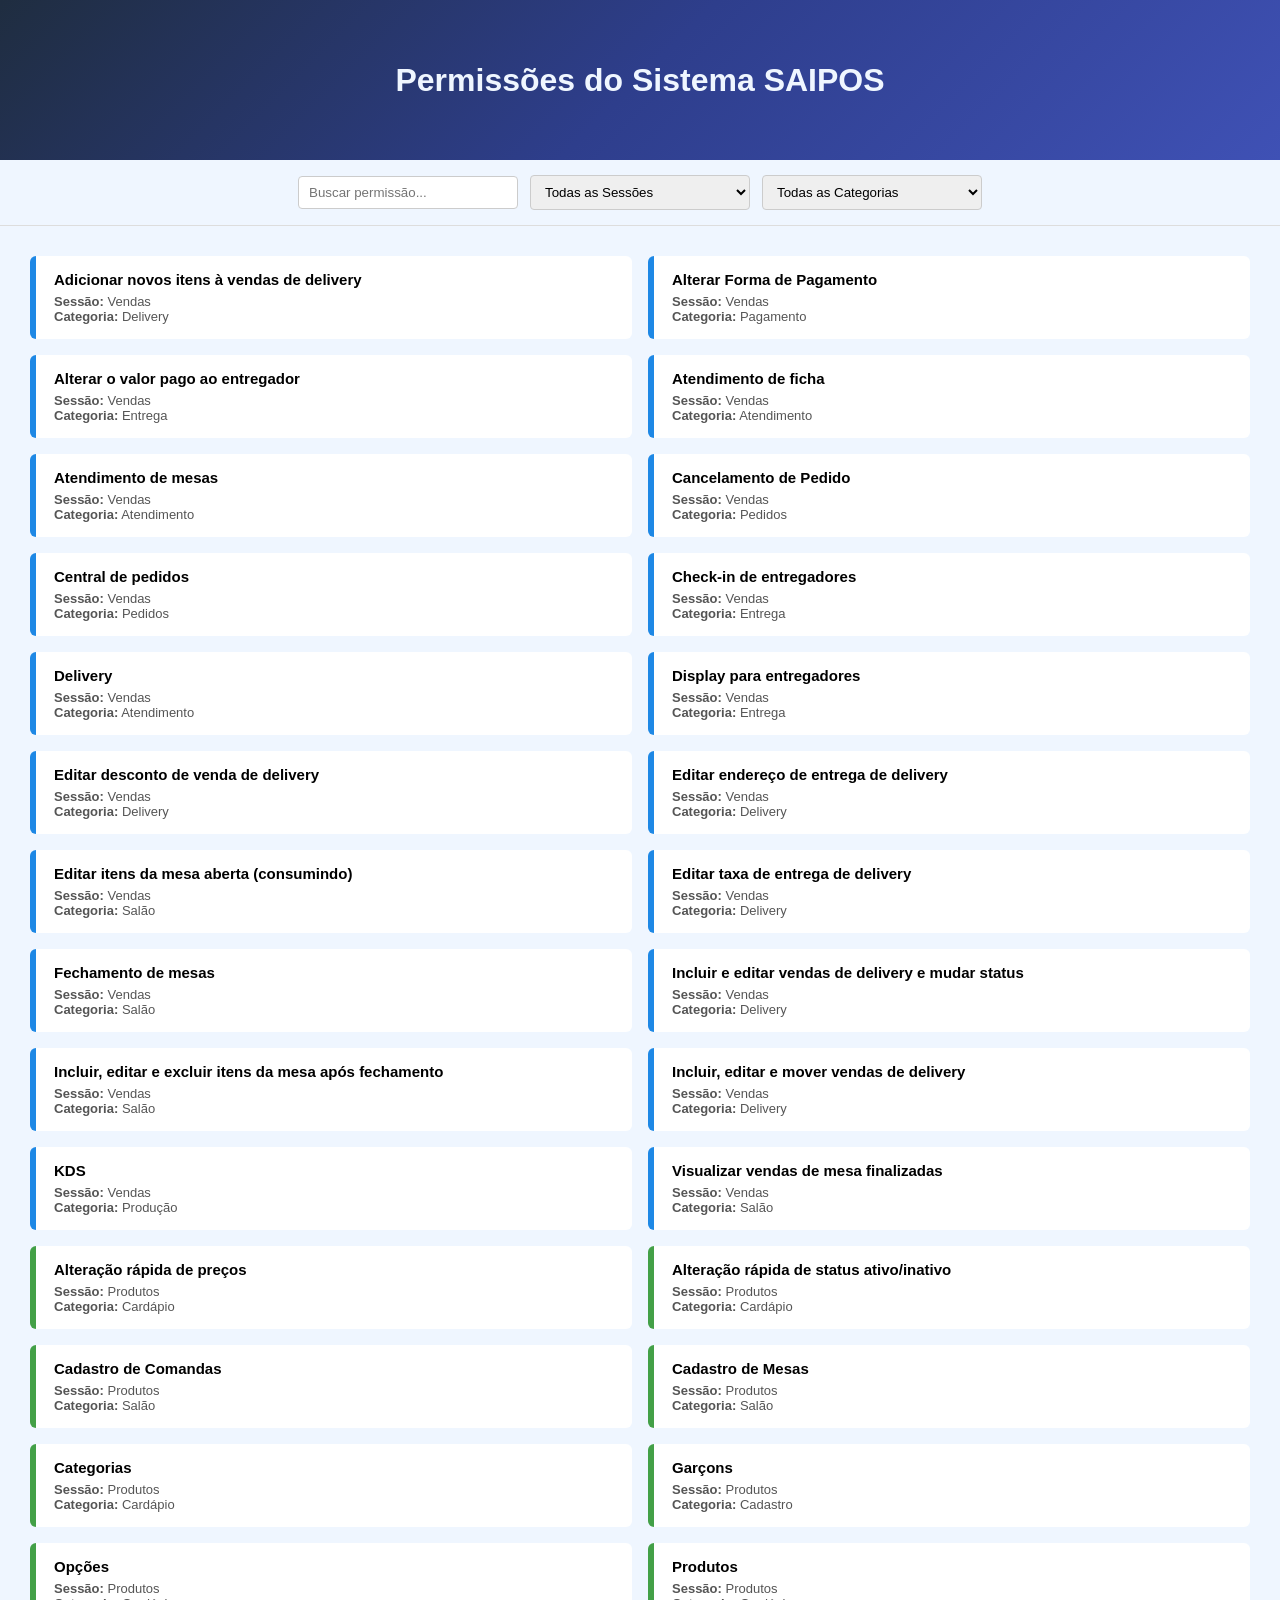
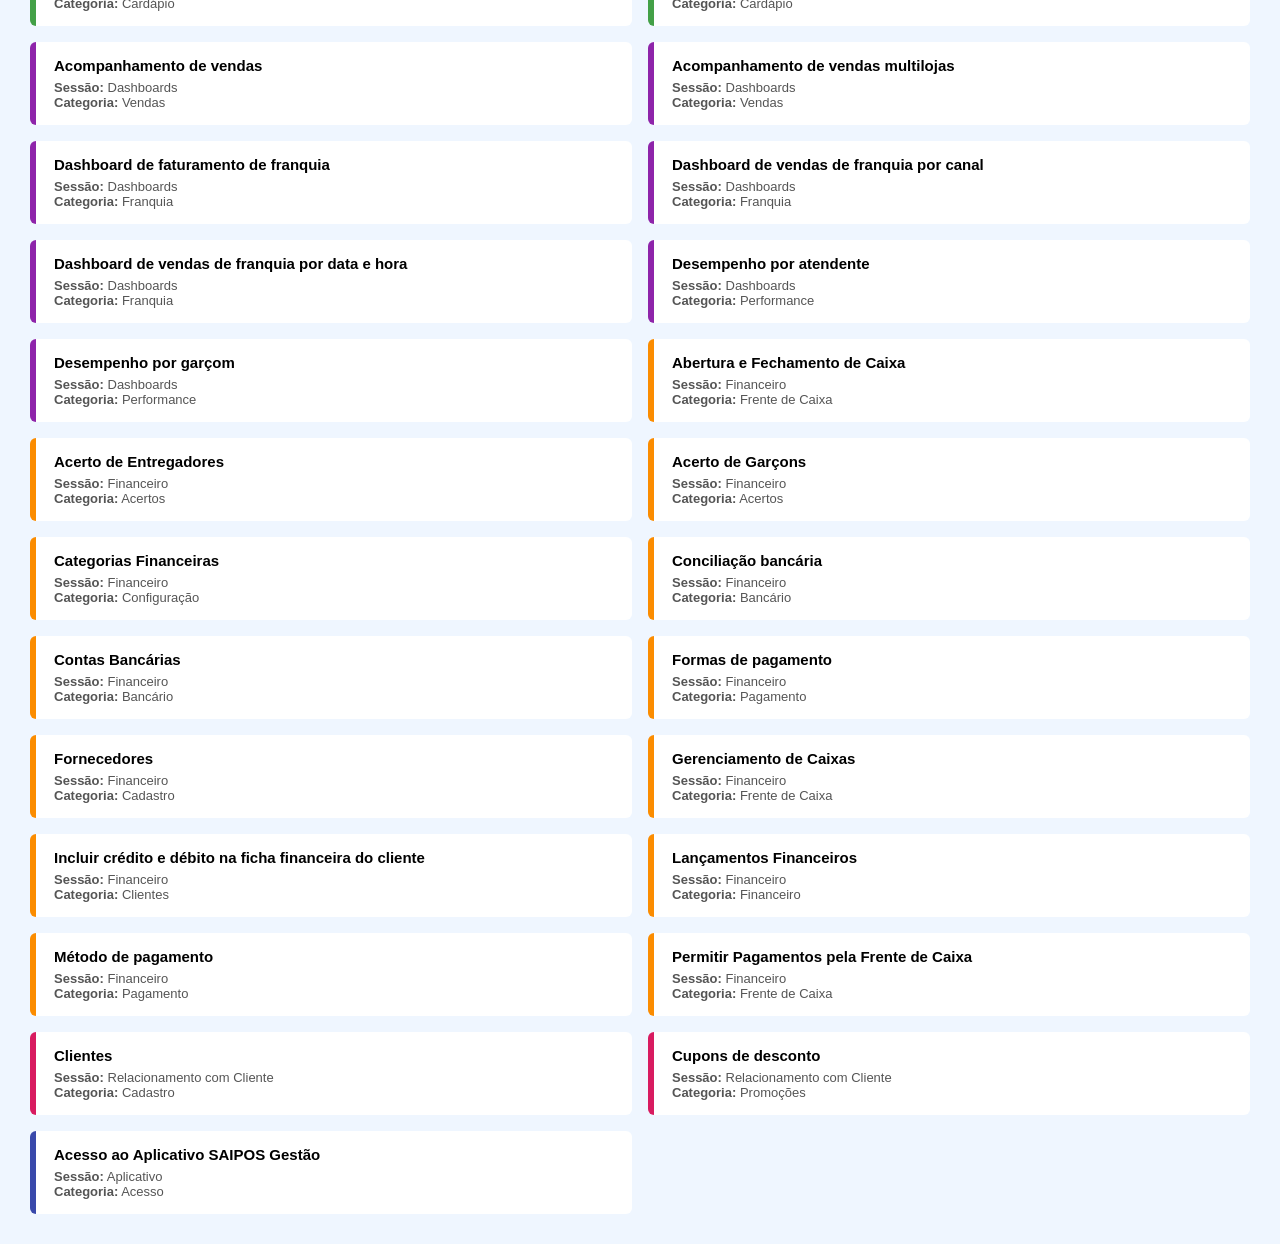
==== index.html @ 64a9cd4b "Primeira versão do sistema de permissões Saipos" ====
<!DOCTYPE html>
<html lang="pt-BR">
<head>
  <meta charset="UTF-8">
  <title>Permissões do Sistema SAIPOS</title>
  <link rel="stylesheet" href="style.css">
</head>
<body>

<header class="header">
  <h1>Permissões do Sistema SAIPOS</h1>
</header>

<section class="filters">
  <input type="text" id="searchInput" placeholder="Buscar permissão...">

  <select id="sessionFilter">
    <option value="">Todas as Sessões</option>
  </select>

  <select id="categoryFilter">
    <option value="">Todas as Categorias</option>
  </select>
</section>

<main id="permissionsContainer" class="permissions-container"></main>

<script src="script.js"></script>
</body>
</html>
---- style.css ----
* {
  margin: 0;
  padding: 0;
  box-sizing: border-box;
  font-family: Arial, Helvetica, sans-serif;
}

body {
  background: #eff6ff;
  color: #000000;
}

.header > h1 {
  color: #eff6ff;
}

.header {
  height: 160px;
  background: linear-gradient(
    135deg,
    #1f2d40,
    #2e3e8c,
    #3f51b5
  );
  display: flex;
  align-items: center;
  justify-content: center;
}


.filters {
  background: #eff6ff;
  padding: 15px 30px;
  display: flex;
  align-items: center;
  justify-content: center;
  gap: 12px;
  border-bottom: 1px solid #ddd;
}

.filters input,
.filters select {
  padding: 8px 10px;
  min-width: 220px;
  border: 1px solid #ccc;
  border-radius: 4px;
}

.permissions-container {
  padding: 30px;
  display: grid;
  grid-template-columns: repeat(auto-fill, minmax(420px, 1fr));
  gap: 16px;
}

.permission-card {
  background: #fff;
  border-left: 6px solid #1f2d40;
  border-radius: 6px;
  padding: 15px 18px;
}

.permission-card h3 {
  font-size: 15px;
  margin-bottom: 6px;
}

.permission-meta {
  font-size: 13px;
  color: #555;
}
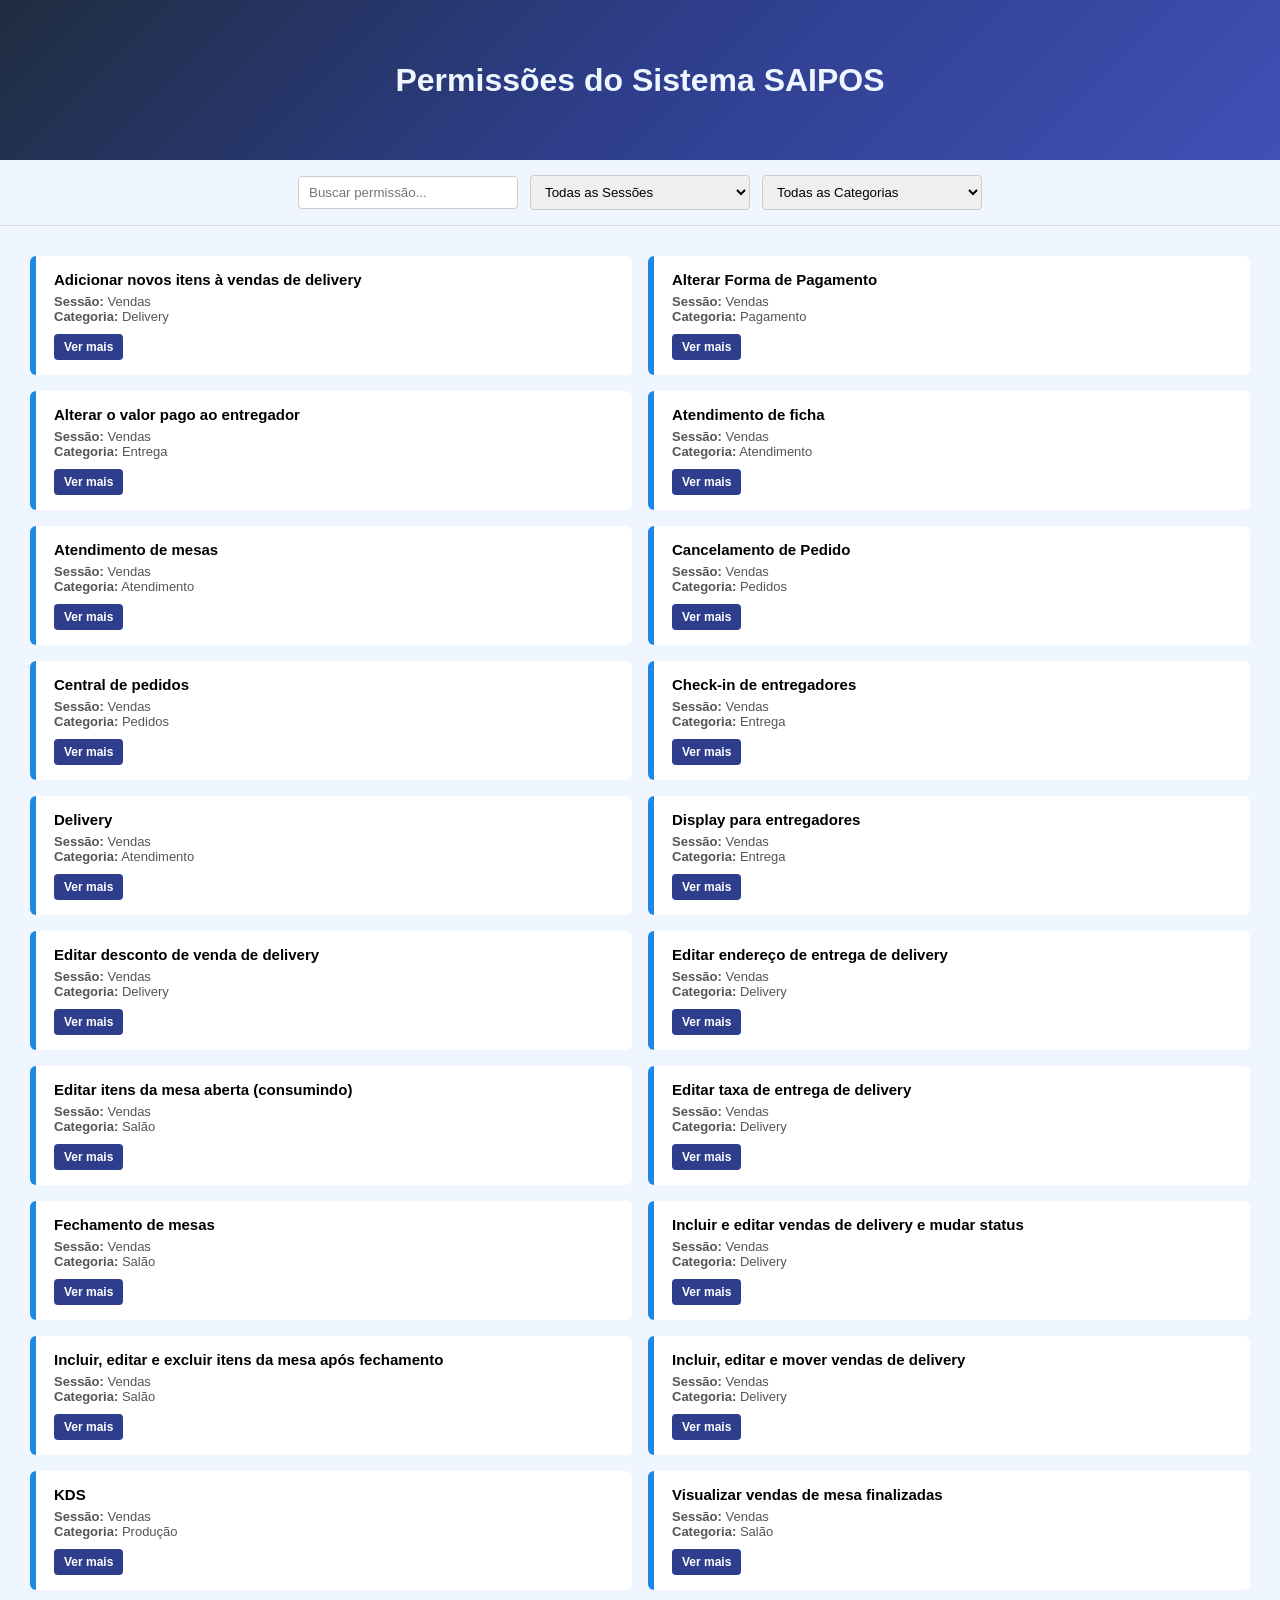
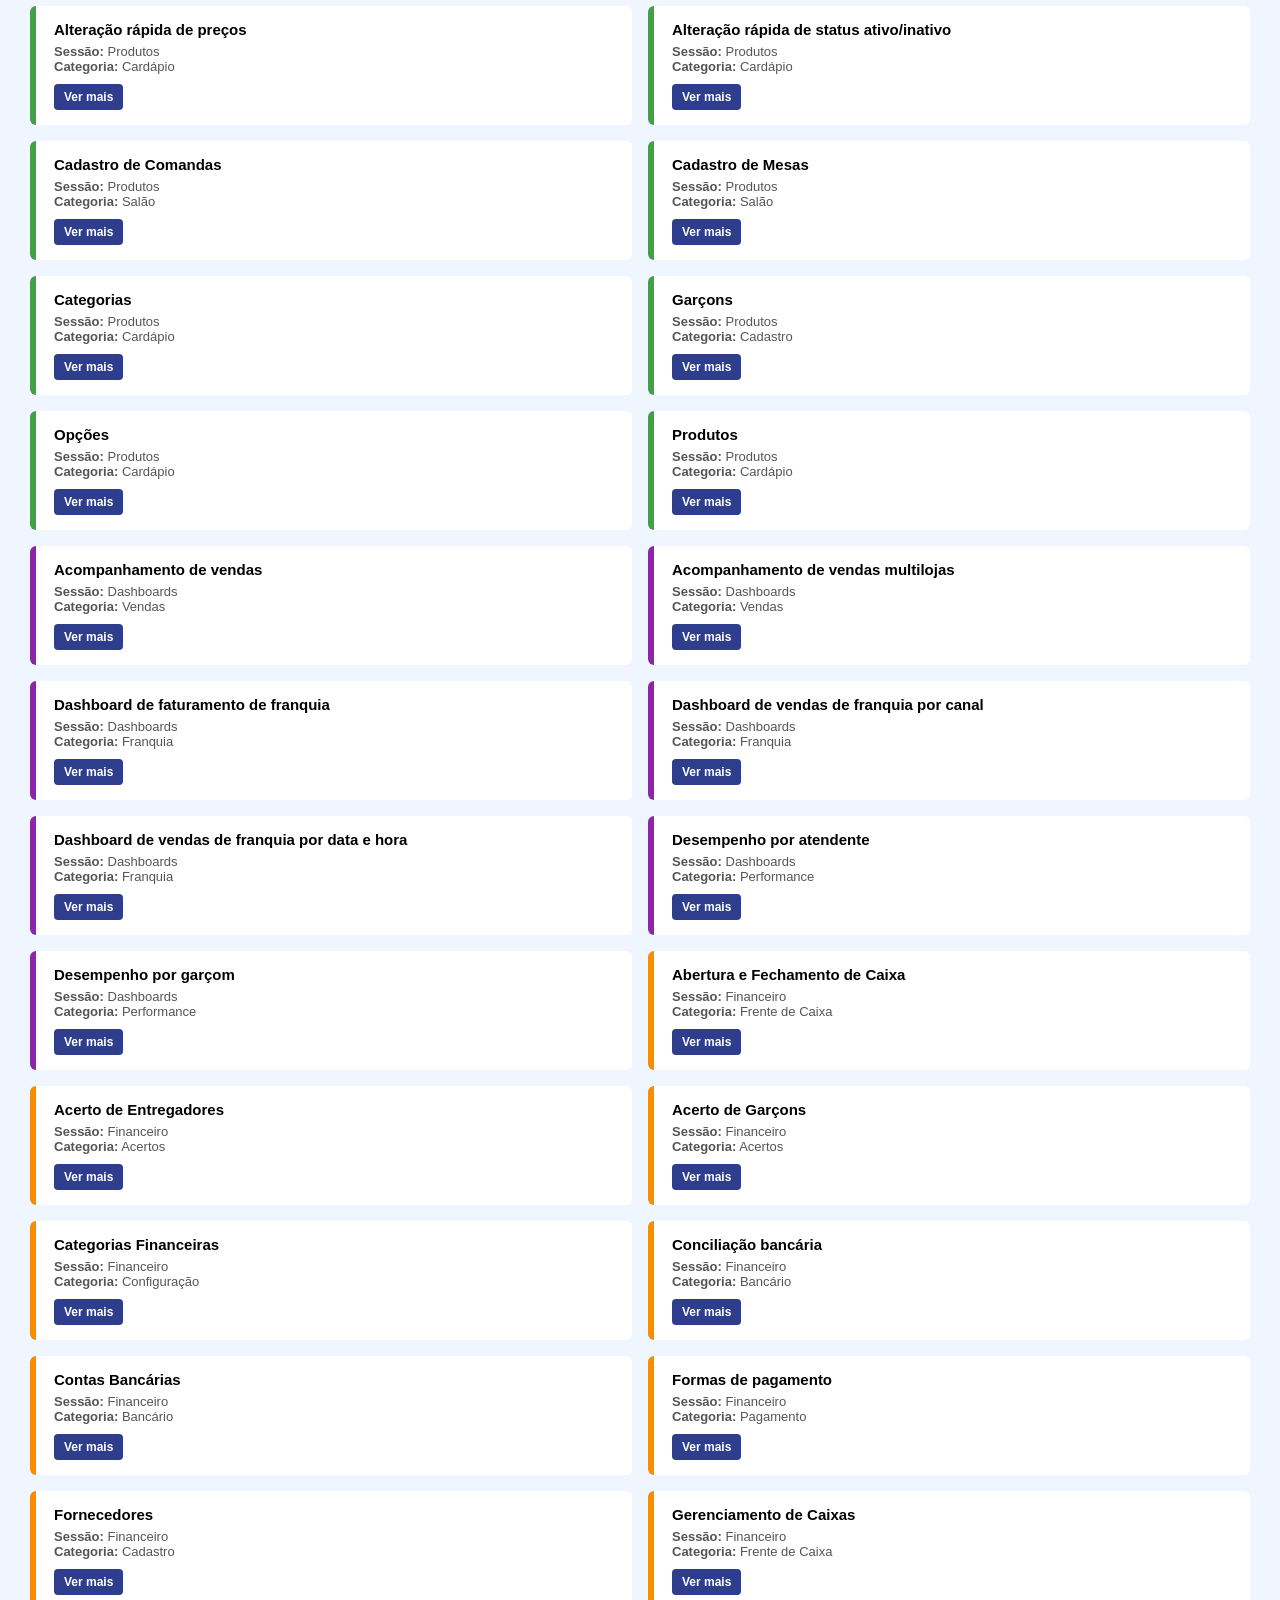
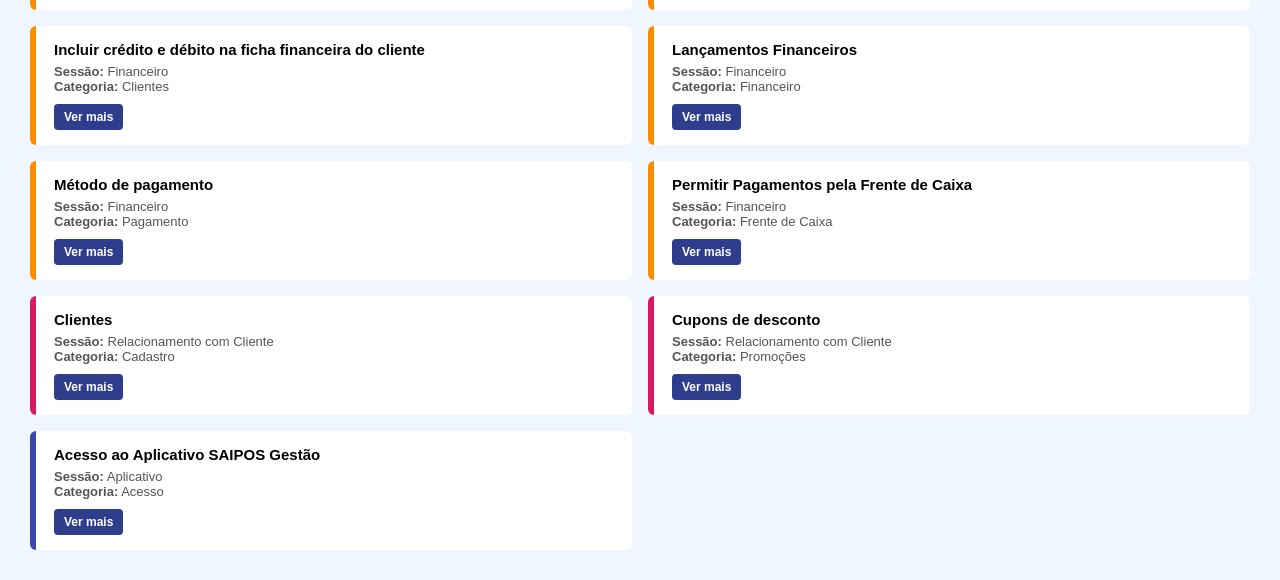
==== commit 65eaf0f2: "Inserção do icone VER MAIS" ====
--- a/index.html
+++ b/index.html
@@ -25,6 +25,8 @@
 
 <main id="permissionsContainer" class="permissions-container"></main>
 
+
+
 <script src="script.js"></script>
 </body>
 </html>
--- a/style.css
+++ b/style.css
@@ -69,3 +69,43 @@
   font-size: 13px;
   color: #555;
 }
+
+.permission-extra {
+  max-height: 0;
+  overflow: hidden;
+  opacity: 0;
+  margin-top: 0;
+  font-size: 13px;
+  color: #444;
+  background: #f5f7ff;
+  padding: 0 8px;
+  border-radius: 4px;
+  transition: all 0.35s ease;
+}
+
+.permission-extra.active {
+  max-height: 200px;
+  opacity: 1;
+  margin-top: 10px;
+  padding: 8px;
+}
+
+
+.btn-ver-mais {
+  margin-top: 10px;
+  padding: 6px 10px;
+  border: none;
+  border-radius: 4px;
+  background-color: #2e3e8c;
+  color: #fff;
+  cursor: pointer;
+  font-size: 12px;
+  transition: 0.2s;
+  font-weight: bolder;
+}
+
+.btn-ver-mais:hover {
+  background-color: #416597;
+  transition: all 0.4s ease;
+
+}
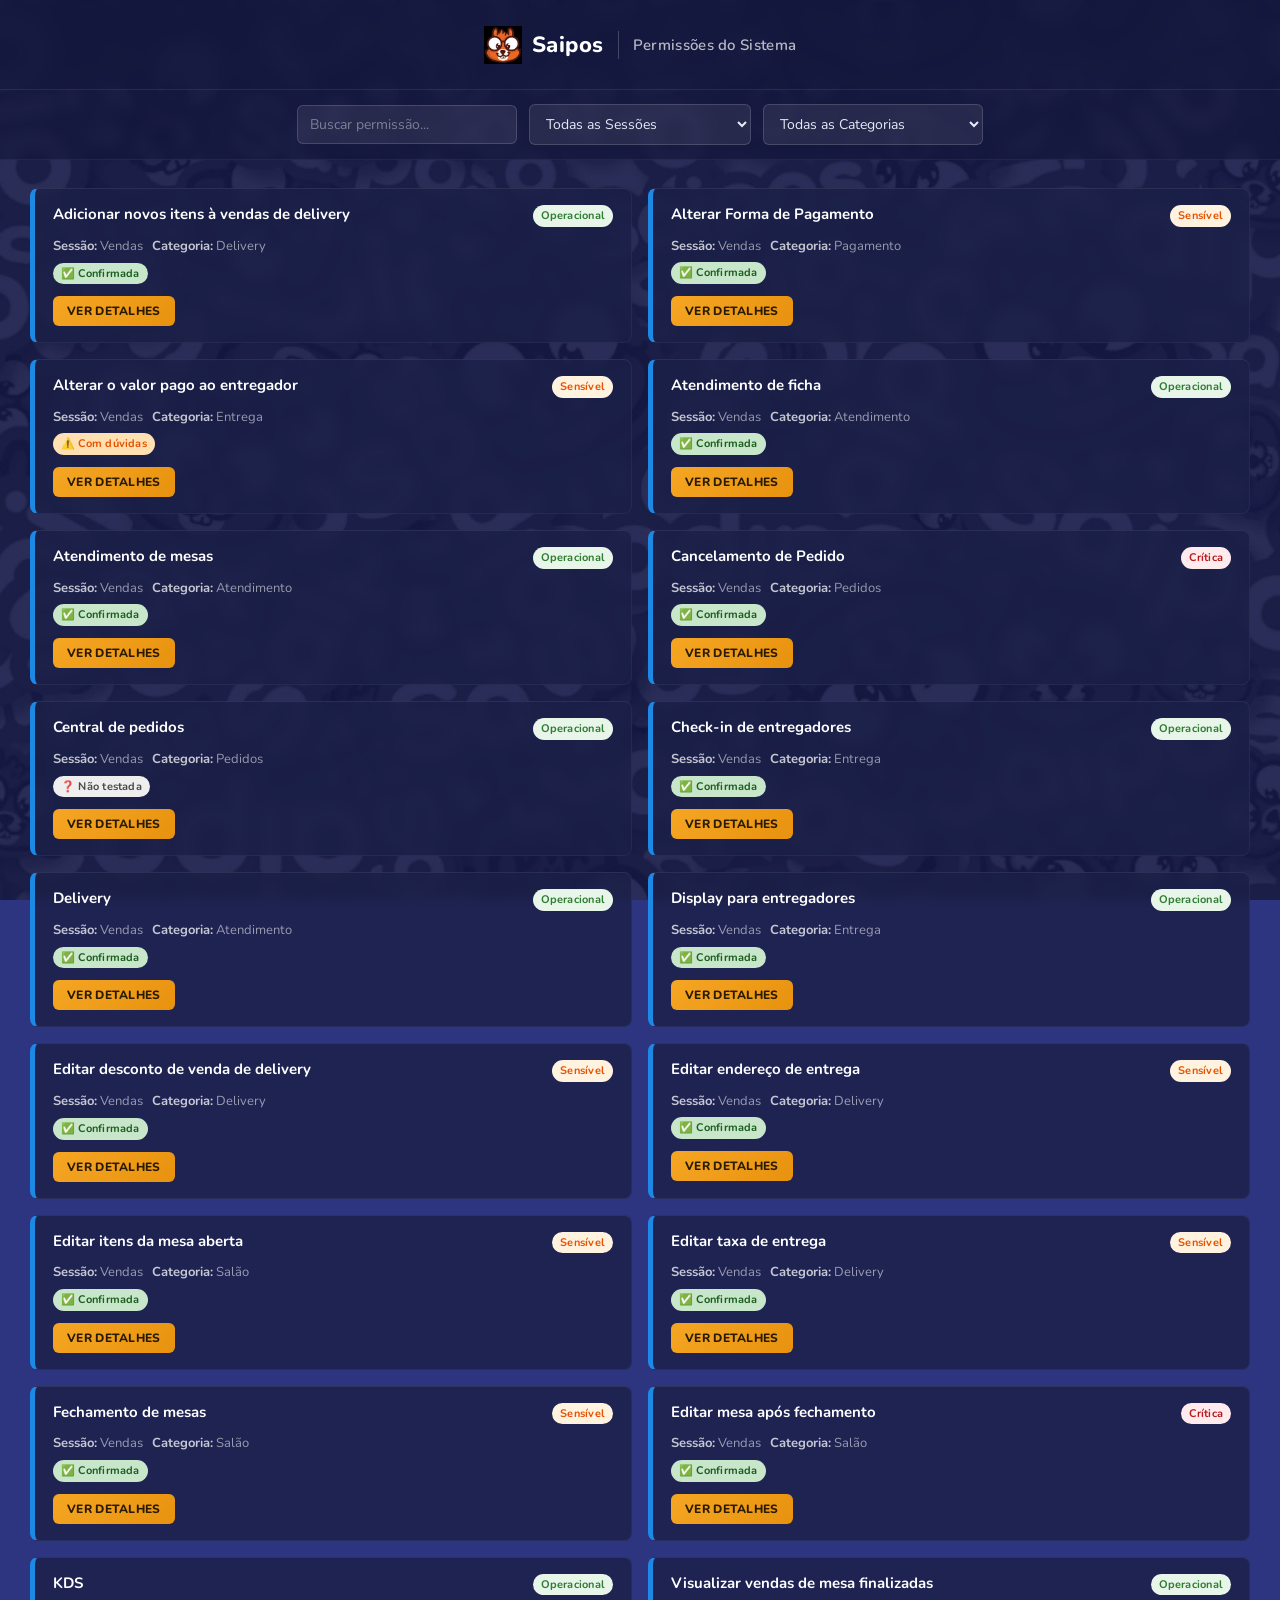
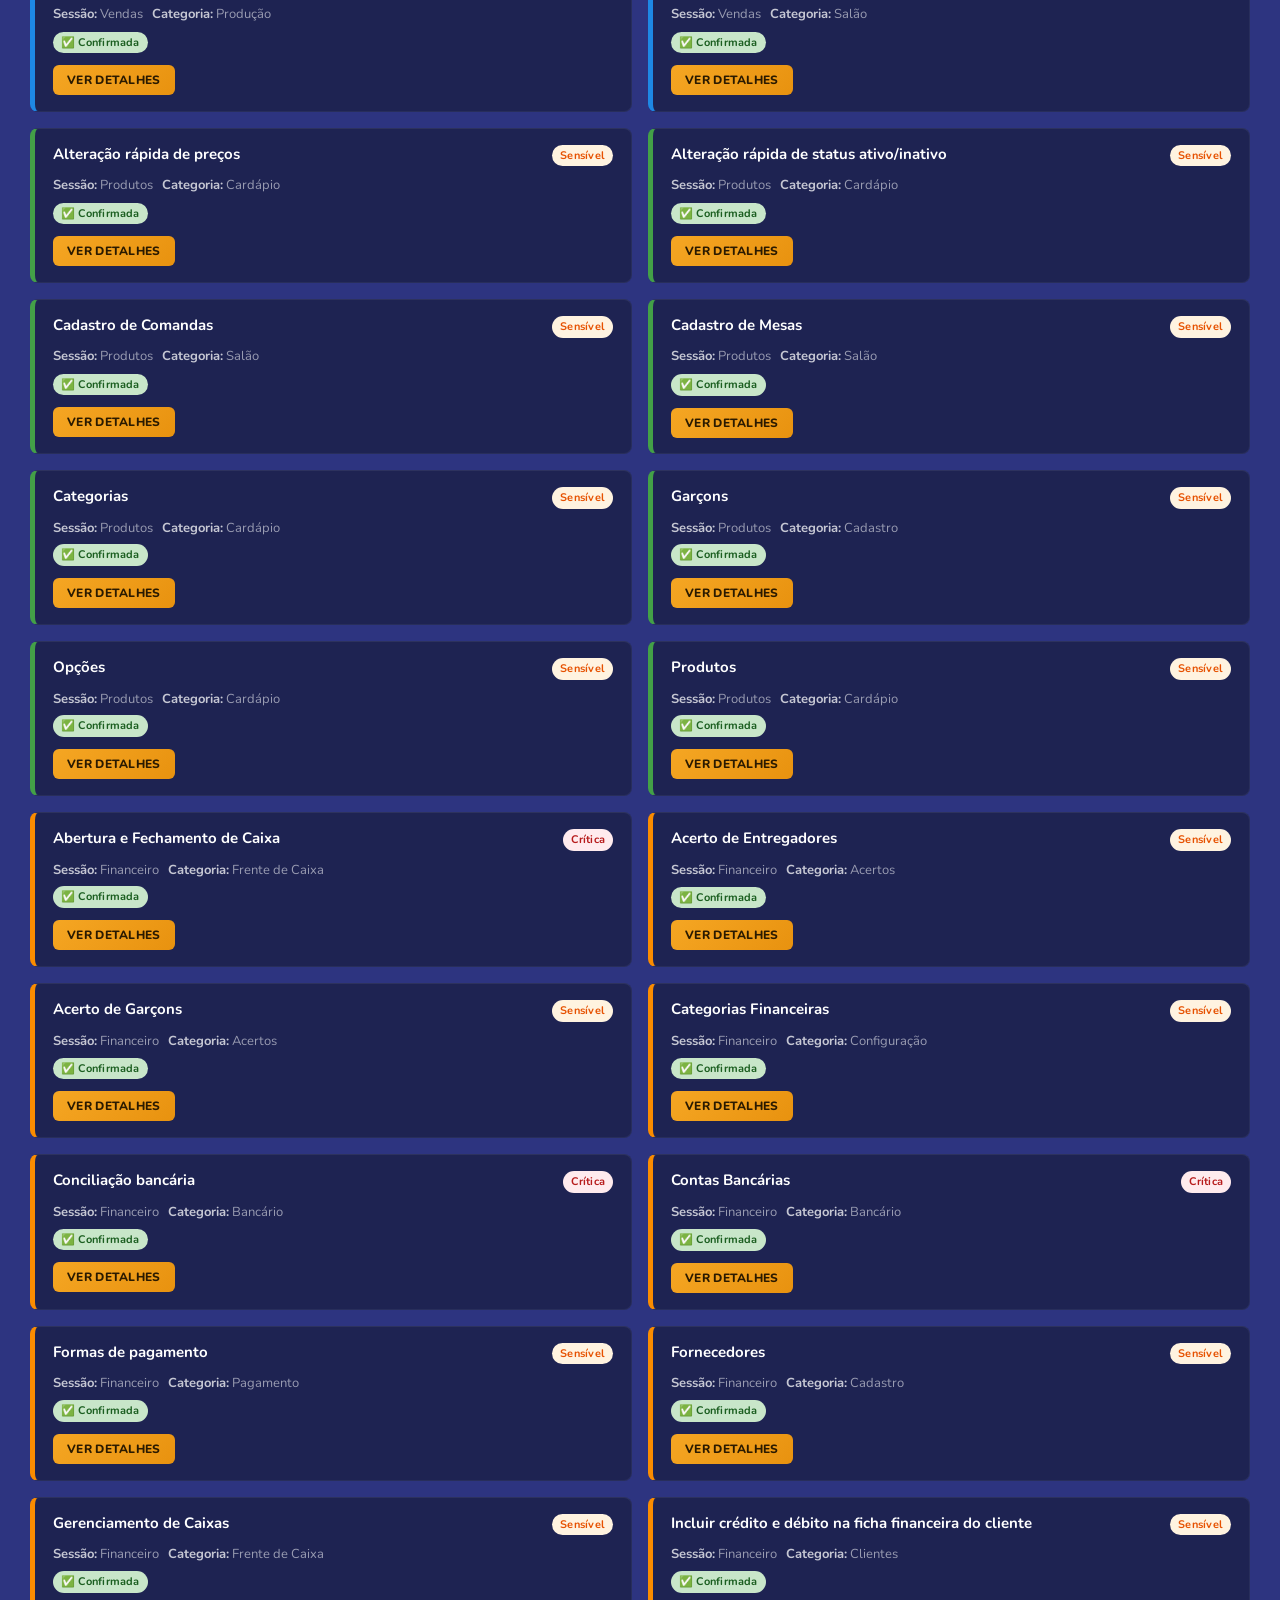
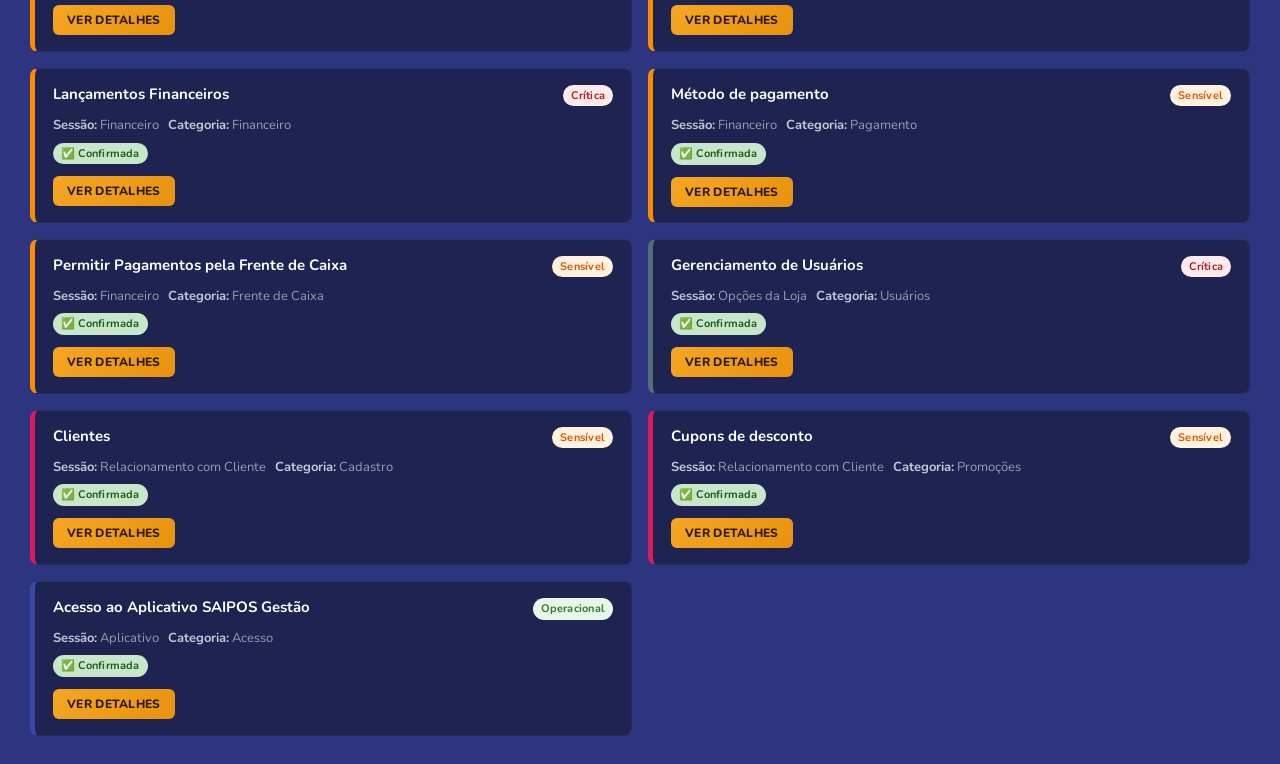
==== commit 4ada499f: "Atualizando Vercel" ====
--- a/index.html
+++ b/index.html
@@ -2,22 +2,26 @@
 <html lang="pt-BR">
 <head>
   <meta charset="UTF-8">
+  <meta name="viewport" content="width=device-width, initial-scale=1.0">
   <title>Permissões do Sistema SAIPOS</title>
   <link rel="stylesheet" href="style.css">
 </head>
 <body>
 
 <header class="header">
-  <h1>Permissões do Sistema SAIPOS</h1>
+  <div class="header-logo">
+    <img src="assets/allen_nobg.png" alt="Saipos">
+    <span class="header-logo-text">Saipos</span>
+  </div>
+  <div class="header-divider"></div>
+  <span class="header-title">Permissões do Sistema</span>
 </header>
 
 <section class="filters">
   <input type="text" id="searchInput" placeholder="Buscar permissão...">
-
   <select id="sessionFilter">
     <option value="">Todas as Sessões</option>
   </select>
-
   <select id="categoryFilter">
     <option value="">Todas as Categorias</option>
   </select>
@@ -25,8 +29,7 @@
 
 <main id="permissionsContainer" class="permissions-container"></main>
 
-
-
+<script src="permisoes.js"></script>
 <script src="script.js"></script>
 </body>
-</html>
+</html>
--- a/style.css
+++ b/style.css
@@ -1,111 +1,284 @@
+@import url('https://fonts.googleapis.com/css2?family=Nunito:wght@400;600;700;800&display=swap');
+
 * {
   margin: 0;
   padding: 0;
   box-sizing: border-box;
-  font-family: Arial, Helvetica, sans-serif;
+  font-family: 'Nunito', Arial, sans-serif;
 }
 
 body {
-  background: #eff6ff;
-  color: #000000;
-}
-
-.header > h1 {
-  color: #eff6ff;
+  background-color: #2d3480;
+  background-image: url('assets/Design_sem_nome.png');
+  background-size: cover;
+  background-attachment: fixed;
+  background-position: center;
+  color: #e8eaf6;
+  min-height: 100vh;
 }
 
 .header {
-  height: 160px;
-  background: linear-gradient(
-    135deg,
-    #1f2d40,
-    #2e3e8c,
-    #3f51b5
-  );
+  height: 90px;
+  background: rgba(20, 24, 60, 0.82);
+  backdrop-filter: blur(8px);
   display: flex;
   align-items: center;
   justify-content: center;
-}
-
+  gap: 14px;
+  border-bottom: 1px solid rgba(255,255,255,0.08);
+}
+
+.header-logo {
+  display: flex;
+  align-items: center;
+  gap: 10px;
+}
+
+.header-logo img {
+  height: 38px;
+  width: auto;
+}
+
+.header-logo-text {
+  font-size: 22px;
+  font-weight: 800;
+  color: #fff;
+  letter-spacing: 0.5px;
+}
+
+.header-divider {
+  width: 1px;
+  height: 28px;
+  background: rgba(255,255,255,0.2);
+}
+
+.header-title {
+  font-size: 15px;
+  font-weight: 600;
+  color: rgba(255,255,255,0.7);
+  letter-spacing: 0.3px;
+}
 
 .filters {
-  background: #eff6ff;
-  padding: 15px 30px;
+  background: rgba(20, 24, 60, 0.7);
+  backdrop-filter: blur(6px);
+  padding: 14px 30px;
   display: flex;
   align-items: center;
   justify-content: center;
   gap: 12px;
-  border-bottom: 1px solid #ddd;
+  border-bottom: 1px solid rgba(255,255,255,0.06);
 }
 
 .filters input,
 .filters select {
-  padding: 8px 10px;
+  padding: 9px 12px;
   min-width: 220px;
-  border: 1px solid #ccc;
-  border-radius: 4px;
+  border: 1px solid rgba(255,255,255,0.15);
+  border-radius: 6px;
+  background: rgba(255,255,255,0.08);
+  color: #e8eaf6;
+  font-size: 14px;
+  font-family: 'Nunito', sans-serif;
+  outline: none;
+  transition: border-color 0.2s, background 0.2s;
+}
+
+.filters input::placeholder {
+  color: rgba(255,255,255,0.4);
+}
+
+.filters input:focus,
+.filters select:focus {
+  border-color: rgba(255,255,255,0.35);
+  background: rgba(255,255,255,0.13);
+}
+
+.filters select option {
+  background: #2d3480;
+  color: #e8eaf6;
 }
 
 .permissions-container {
-  padding: 30px;
+  padding: 28px 30px;
   display: grid;
   grid-template-columns: repeat(auto-fill, minmax(420px, 1fr));
   gap: 16px;
 }
 
 .permission-card {
-  background: #fff;
-  border-left: 6px solid #1f2d40;
-  border-radius: 6px;
-  padding: 15px 18px;
+  background: rgba(28, 32, 72, 0.82);
+  border-left: 5px solid #1f2d40;
+  border-radius: 8px;
+  padding: 16px 18px;
+  backdrop-filter: blur(6px);
+  border-top: 1px solid rgba(255,255,255,0.07);
+  border-right: 1px solid rgba(255,255,255,0.05);
+  border-bottom: 1px solid rgba(255,255,255,0.05);
+  transition: transform 0.15s ease, box-shadow 0.15s ease;
+}
+
+.permission-card:hover {
+  transform: translateY(-2px);
+  box-shadow: 0 8px 24px rgba(0,0,0,0.35);
 }
 
 .permission-card h3 {
   font-size: 15px;
+  font-weight: 700;
   margin-bottom: 6px;
+  color: #fff;
+  line-height: 1.3;
 }
 
 .permission-meta {
   font-size: 13px;
-  color: #555;
+  color: rgba(255,255,255,0.55);
+}
+
+.permission-meta strong {
+  color: rgba(255,255,255,0.75);
 }
 
 .permission-extra {
-  max-height: 0;
-  overflow: hidden;
+  display: grid;
+  grid-template-rows: 0fr;
   opacity: 0;
   margin-top: 0;
   font-size: 13px;
-  color: #444;
-  background: #f5f7ff;
-  padding: 0 8px;
-  border-radius: 4px;
-  transition: all 0.35s ease;
+  color: rgba(255,255,255,0.75);
+  background: transparent;
+  border-radius: 6px;
+  transition: grid-template-rows 0.4s cubic-bezier(0.4,0,0.2,1),
+              opacity 0.35s cubic-bezier(0.4,0,0.2,1),
+              margin-top 0.35s cubic-bezier(0.4,0,0.2,1);
+}
+
+.permission-extra-inner {
+  overflow: hidden;
+  background: rgba(0,0,0,0.22);
+  border-radius: 6px;
+  padding: 0 10px;
+  transition: padding 0.35s cubic-bezier(0.4,0,0.2,1);
 }
 
 .permission-extra.active {
-  max-height: 200px;
+  grid-template-rows: 1fr;
   opacity: 1;
-  margin-top: 10px;
-  padding: 8px;
-}
-
+  margin-top: 12px;
+}
+
+.permission-extra.active .permission-extra-inner {
+  padding: 12px 10px;
+}
 
 .btn-ver-mais {
-  margin-top: 10px;
-  padding: 6px 10px;
+  margin-top: 12px;
+  padding: 7px 14px;
   border: none;
-  border-radius: 4px;
-  background-color: #2e3e8c;
-  color: #fff;
+  border-radius: 6px;
+  background: linear-gradient(135deg, #f5a623, #e8920f);
+  color: #2a1a00;
   cursor: pointer;
   font-size: 12px;
-  transition: 0.2s;
-  font-weight: bolder;
+  font-weight: 800;
+  font-family: 'Nunito', sans-serif;
+  letter-spacing: 0.3px;
+  transition: transform 0.2s ease, box-shadow 0.2s ease, background 0.25s ease;
+  text-transform: uppercase;
+  position: relative;
+  overflow: hidden;
+}
+
+.btn-ver-mais::after {
+  content: '';
+  position: absolute;
+  inset: 0;
+  background: rgba(255,255,255,0);
+  transition: background 0.2s ease;
 }
 
 .btn-ver-mais:hover {
-  background-color: #416597;
-  transition: all 0.4s ease;
-
-}
+  background: linear-gradient(135deg, #fbb93a, #f5a623);
+  transform: translateY(-1px);
+  box-shadow: 0 4px 14px rgba(245, 166, 35, 0.45);
+}
+
+.btn-ver-mais:hover::after {
+  background: rgba(255,255,255,0.08);
+}
+
+.btn-ver-mais:active {
+  transform: translateY(0) scale(0.97);
+  box-shadow: none;
+}
+
+
+/* ── Card detail styles ── */
+
+.permission-header {
+    display: flex;
+    align-items: flex-start;
+    justify-content: space-between;
+    gap: 10px;
+    margin-bottom: 6px;
+  }
+
+  .permission-header h3 {
+    font-size: 15px;
+    flex: 1;
+  }
+
+  
+  .permission-tags {
+    margin-top: 8px;
+    display: flex;
+    flex-wrap: wrap;
+    gap: 6px;
+  }
+
+  
+  .badge {
+    display: inline-block;
+    font-size: 11px;
+    font-weight: 700;
+    padding: 2px 8px;
+    border-radius: 12px;
+    white-space: nowrap;
+    line-height: 1.6;
+    letter-spacing: 0.02em;
+  }
+
+  
+  .detail-item {
+    margin-bottom: 10px;
+  }
+
+  .detail-item:last-child {
+    margin-bottom: 0;
+  }
+
+  .detail-label {
+    display: block;
+    font-weight: 700;
+    font-size: 12px;
+    color: rgba(255,255,255,0.45);
+    margin-bottom: 4px;
+    text-transform: uppercase;
+    letter-spacing: 0.06em;
+  }
+
+  .detail-item p {
+    margin: 0;
+    font-size: 13px;
+    color: rgba(255,255,255,0.82);
+    line-height: 1.55;
+  }
+
+  
+  .detail-fallback {
+    font-size: 13px;
+    color: rgba(255,255,255,0.4);
+    font-style: italic;
+    padding: 4px 0;
+  }
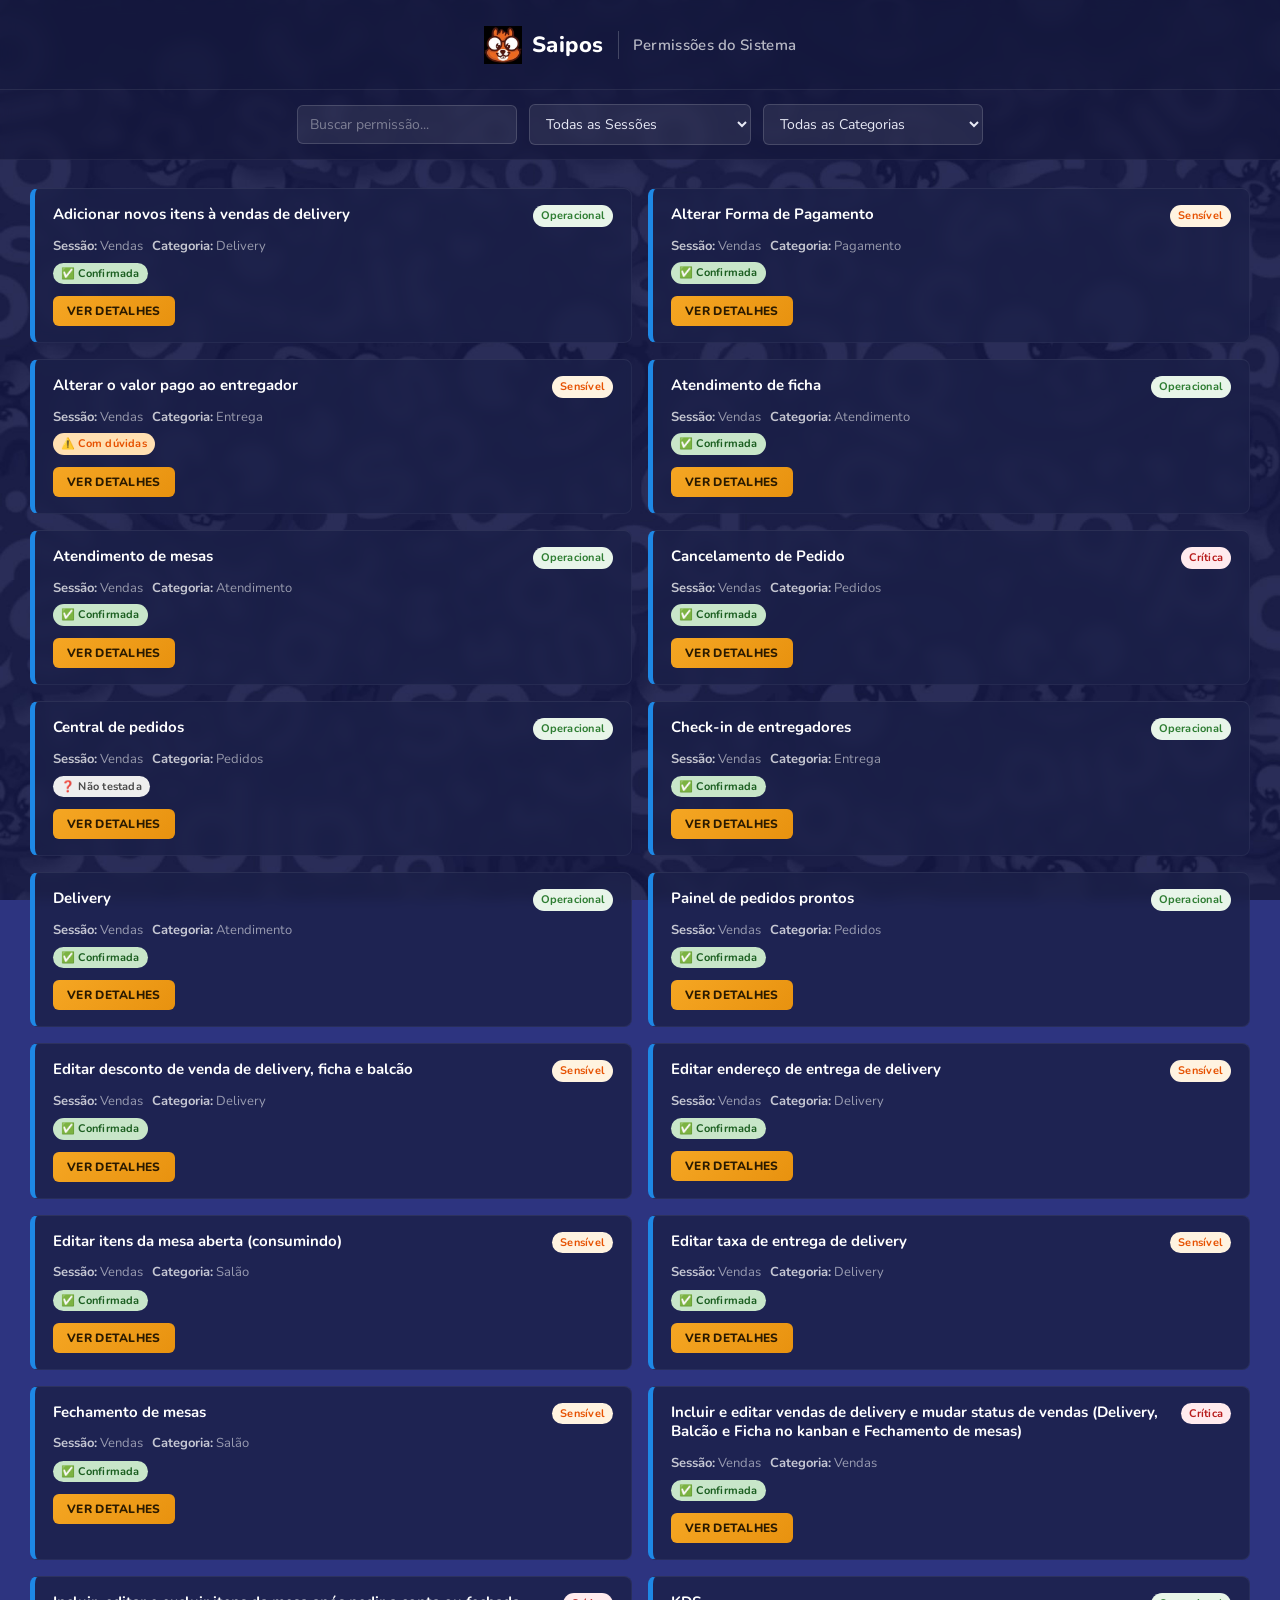
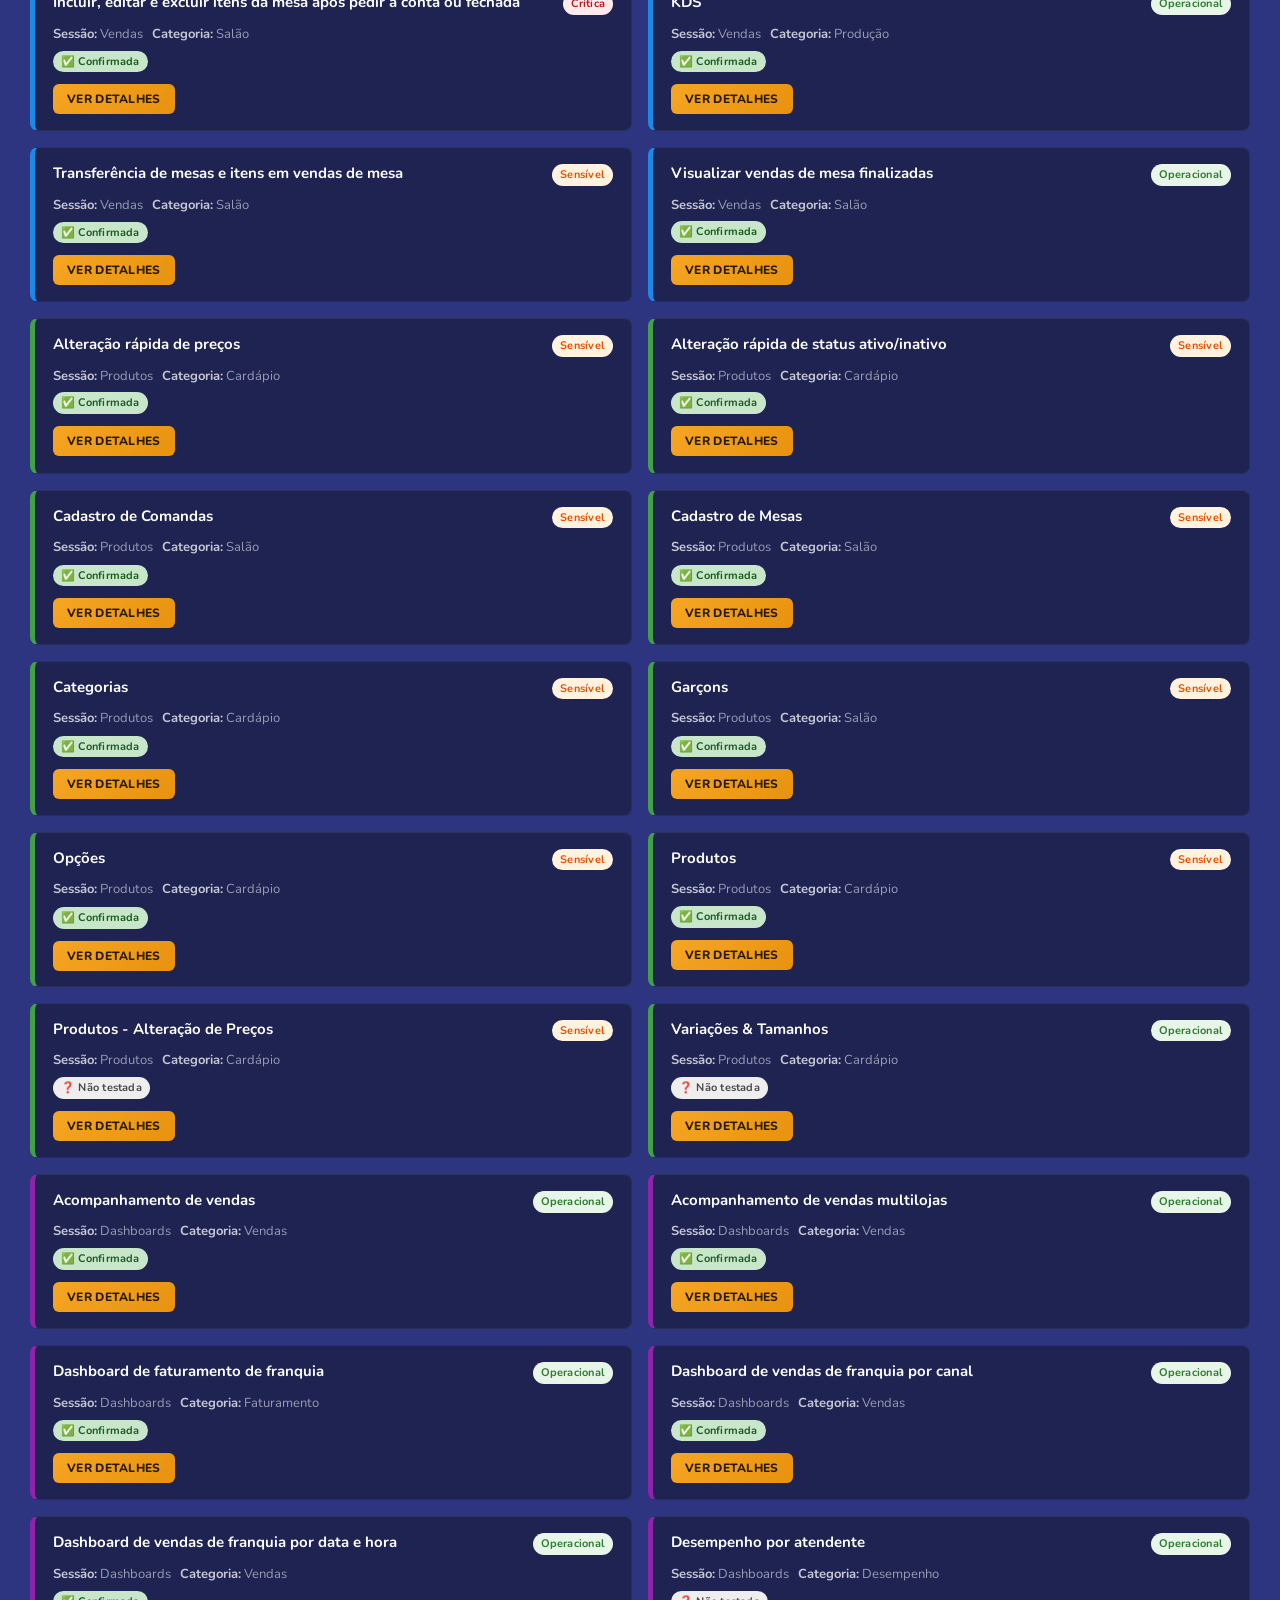
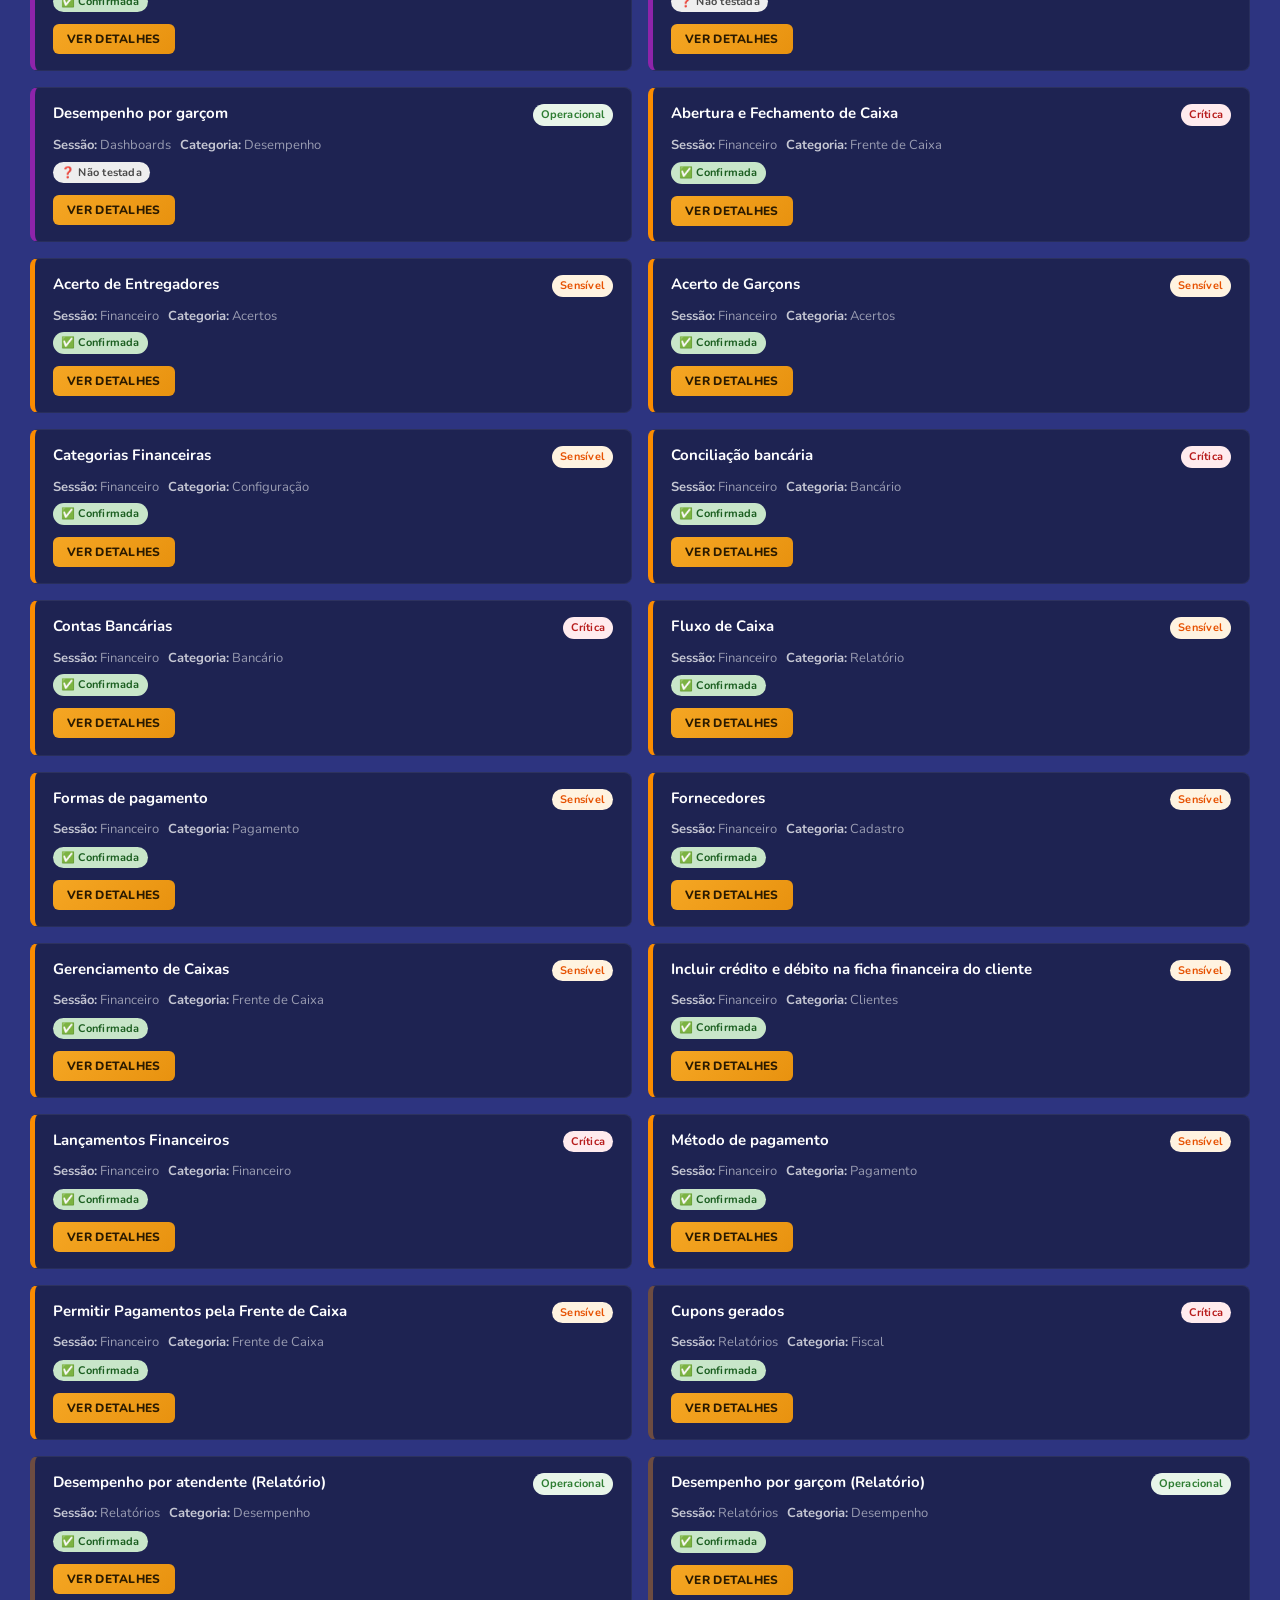
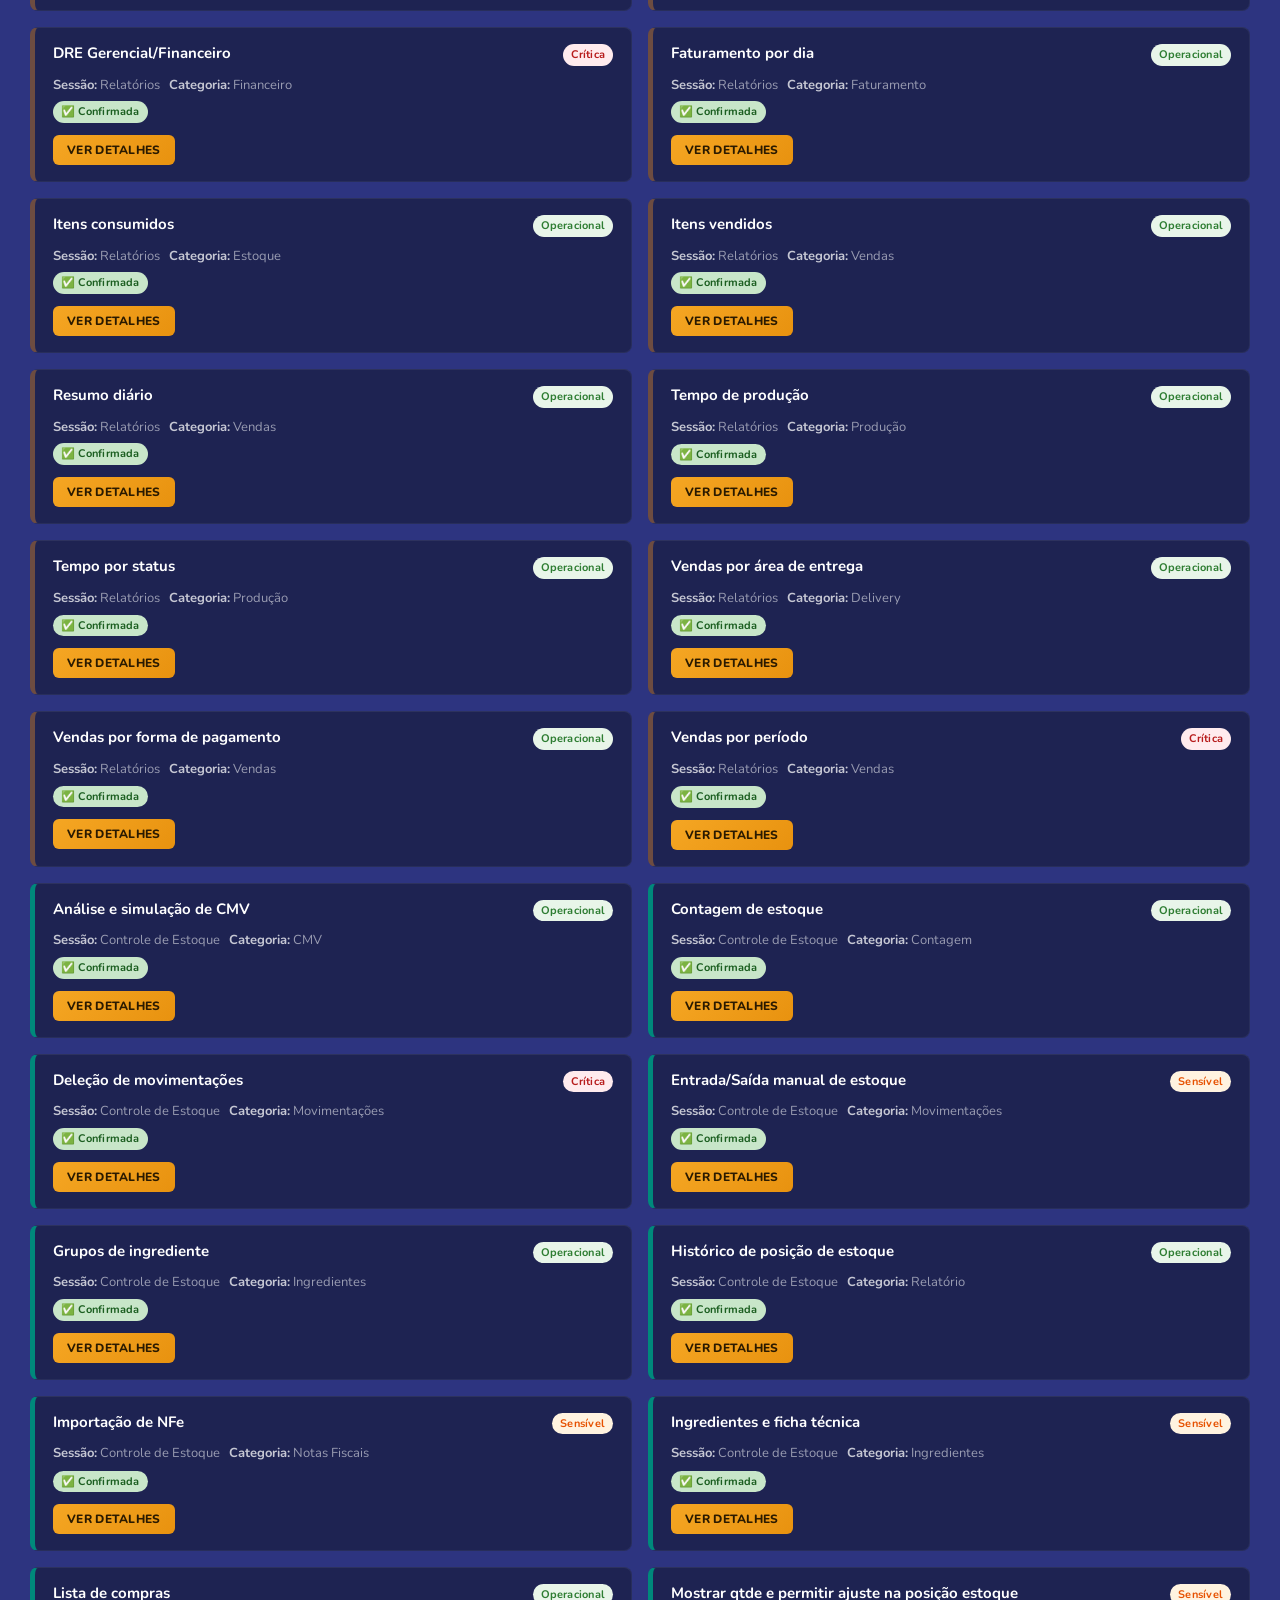
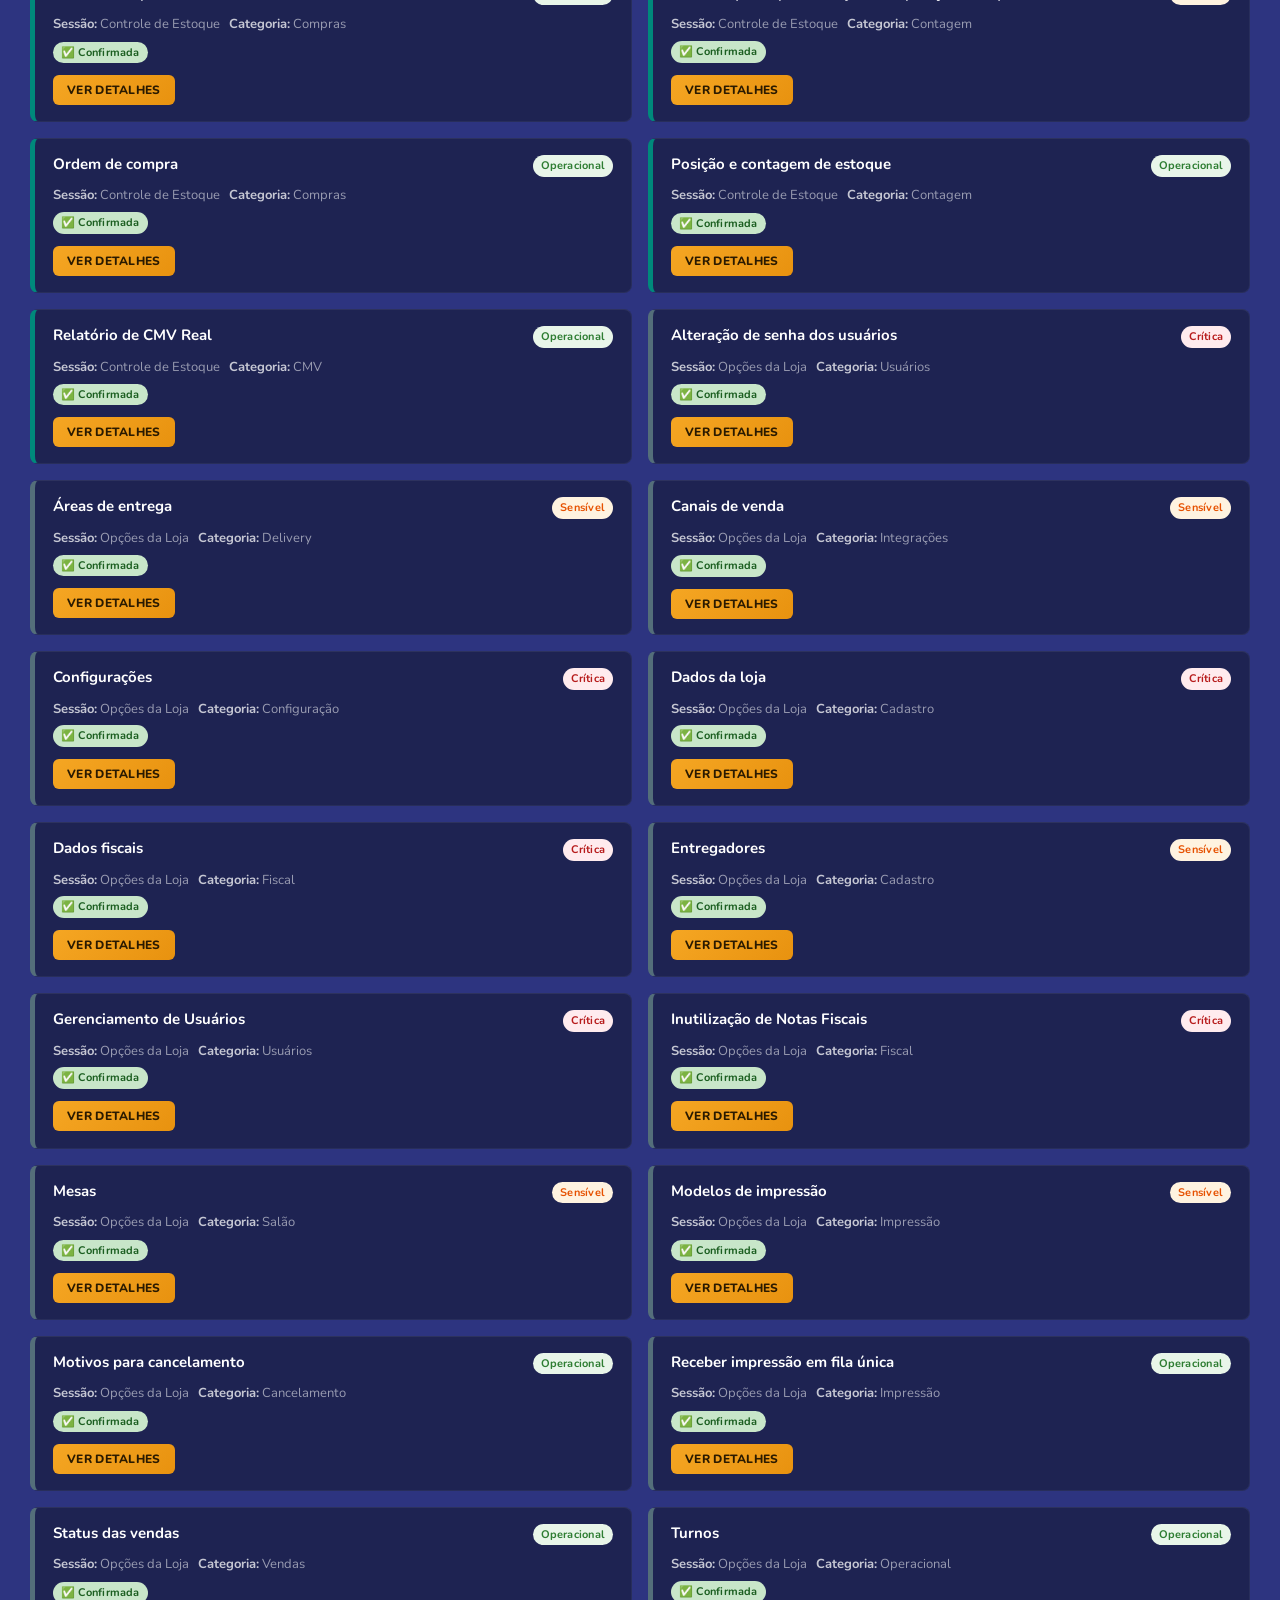
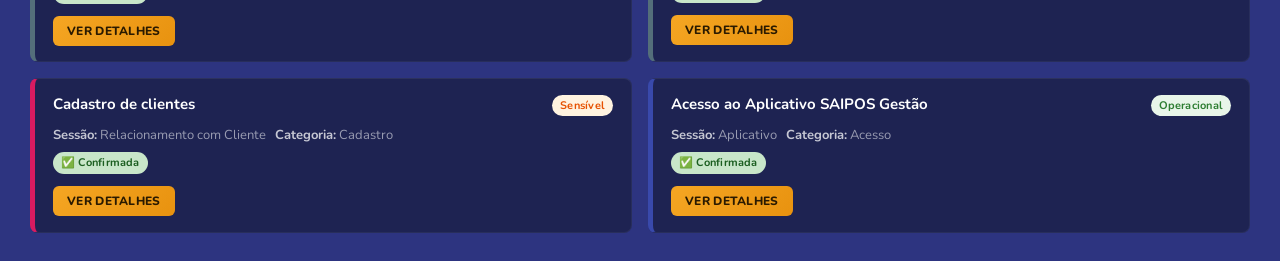
==== commit 86c44b59: "Adicionando imagem" ====
--- a/index.html
+++ b/index.html
@@ -5,6 +5,7 @@
   <meta name="viewport" content="width=device-width, initial-scale=1.0">
   <title>Permissões do Sistema SAIPOS</title>
   <link rel="stylesheet" href="style.css">
+  <link rel="icon" type="image/png" href="assets/allen_nobg.png">
 </head>
 <body>
 
